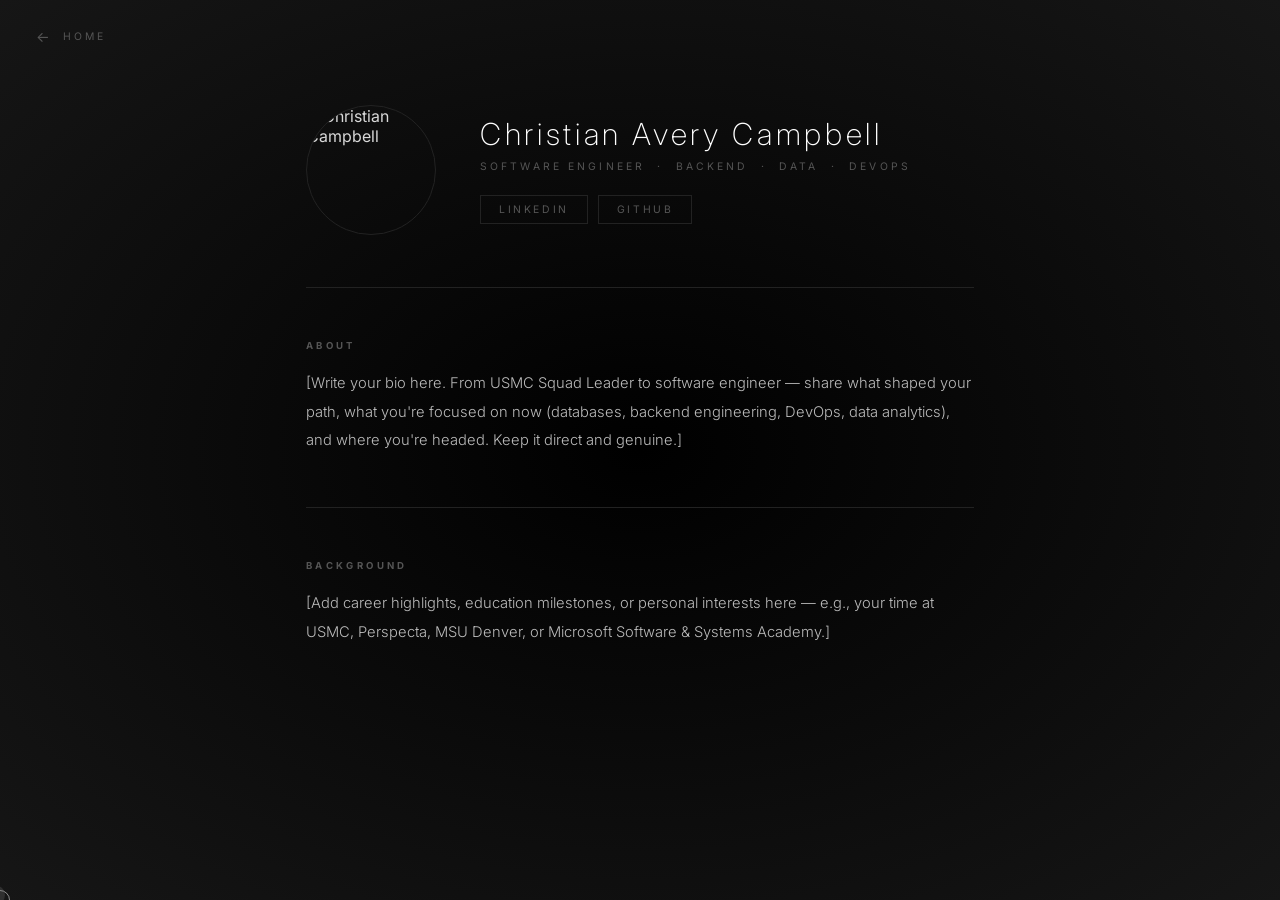
==== about.html @ af729aa3 "Update site redesign" ====
<!DOCTYPE html>
<html lang="en">
<head>
  <title>About — Christian Campbell</title>
  <meta charset="UTF-8">
  <meta name="viewport" content="width=device-width, initial-scale=1">
  <link rel="stylesheet" href="css/style.css">
  <link href="https://fonts.googleapis.com/css2?family=Inter:wght@200;300;400&display=swap" rel="stylesheet">
</head>
<body>

<div class="page-bg">
  <a href="index.html" class="back-nav">Home</a>

  <div class="about-container">

    <div class="profile-section">
      <!--
        ✏️ PHOTO: Replace the src below with your own image file.
           Drop your photo into Web/images/ and update the path, e.g.:
           src="images/profile.jpg"
           The GitHub avatar is used as a placeholder for now.
      -->
      <img
        src="https://avatars.githubusercontent.com/u/57920390?s=400&u=797fd2d0db8abbafeb11f1eeb484302d75c78cec&v=4"
        alt="Christian Campbell"
        class="profile-img"
      >
      <div class="profile-info">
        <h1>Christian Avery Campbell</h1>
        <p class="role">Software Engineer &nbsp;·&nbsp; Backend &nbsp;·&nbsp; Data &nbsp;·&nbsp; DevOps</p>
        <div class="social-links">
          <a href="http://ca.linkedin.com/in/christian-a-campbell1" target="_blank" rel="noopener noreferrer" class="social-link">
            LinkedIn
          </a>
          <a href="https://github.com/diffior" target="_blank" rel="noopener noreferrer" class="social-link">
            GitHub
          </a>
        </div>
      </div>
    </div>

    <div class="divider"></div>

    <div class="bio-section">
      <h2>About</h2>
      <!--
        ✏️ BIO: Replace the paragraph below with your own words.
           Tell visitors who you are — your background, what drives you,
           your focus areas, and what you're building toward.
      -->
      <p class="bio-text">
        [Write your bio here. From USMC Squad Leader to software engineer — share what shaped your path, what you're focused on now (databases, backend engineering, DevOps, data analytics), and where you're headed. Keep it direct and genuine.]
      </p>
    </div>

    <div class="divider"></div>

    <div class="bio-section">
      <h2>Background</h2>
      <!--
        ✏️ BACKGROUND: Add experience highlights, education, or interests below.
      -->
      <p class="bio-text">
        [Add career highlights, education milestones, or personal interests here — e.g., your time at USMC, Perspecta, MSU Denver, or Microsoft Software & Systems Academy.]
      </p>
    </div>

  </div>
</div>

<div class="cursor"></div>
<script>
  const cursor = document.querySelector('.cursor');
  document.addEventListener('mousemove', e => {
    cursor.style.top  = e.clientY + 'px';
    cursor.style.left = e.clientX + 'px';
  });
  document.addEventListener('click', () => {
    cursor.classList.add('expand');
    setTimeout(() => cursor.classList.remove('expand'), 500);
  });
</script>

</body>
</html>
---- css/style.css ----
*, *::before, *::after { box-sizing: border-box; margin: 0; padding: 0; }

:root {
  --bg: #000;
  --surface: #0d0d0d;
  --border: #222;
  --muted: #555;
  --text: #d8d8d8;
  --accent: #fff;
  --card-size: clamp(190px, 22vw, 300px);
}

body {
  font-family: 'Inter', 'Helvetica Neue', sans-serif;
  background: var(--bg);
  color: var(--text);
  min-height: 100vh;
}

a { color: inherit; text-decoration: none; }

/* === CURSOR === */
.cursor {
  width: 20px;
  height: 20px;
  border: 1px solid rgba(255,255,255,0.5);
  border-radius: 50%;
  position: fixed;
  pointer-events: none;
  z-index: 9999;
  transition: transform 200ms ease-out, border-color 200ms;
  transform: translate(-50%, -50%);
}
.cursor::after {
  content: '';
  position: absolute;
  width: 20px;
  height: 20px;
  border-radius: 50%;
  border: 6px solid rgba(128,128,128,0.25);
  top: -6px;
  left: -6px;
}
.cursor.expand {
  transform: translate(-50%, -50%) scale(2.2);
  border-color: rgba(255,255,255,0.2);
}

/* === PAGE BG === */
.page-bg {
  min-height: 100vh;
  background: radial-gradient(ellipse at 50% 50%, #000 0%, #0a0a0a 45%, #161616 100%);
  display: flex;
  flex-direction: column;
}

/* === BACK NAV === */
.back-nav {
  padding: 28px 36px;
  display: inline-flex;
  align-items: center;
  gap: 10px;
  font-size: 0.65rem;
  letter-spacing: 0.3em;
  text-transform: uppercase;
  color: var(--muted);
  transition: color 0.2s;
  align-self: flex-start;
}
.back-nav:hover { color: var(--accent); }
.back-nav::before { content: '←'; font-size: 0.9rem; }

/* ===================== SPLASH ===================== */
.splash-bg {
  min-height: 100vh;
  background: radial-gradient(ellipse at 50% 50%, #000 0%, #0a0a0a 40%, #181818 100%);
  display: flex;
  flex-direction: column;
  align-items: center;
  justify-content: center;
  gap: 72px;
  padding: 40px 20px;
}

.splash-header { text-align: center; }
.splash-header h1 {
  font-size: clamp(1.4rem, 3.5vw, 2.6rem);
  font-weight: 200;
  letter-spacing: 0.25em;
  text-transform: uppercase;
  color: var(--accent);
}
.splash-header p {
  margin-top: 12px;
  font-size: 0.65rem;
  letter-spacing: 0.4em;
  color: var(--muted);
  text-transform: uppercase;
}

.card-grid {
  display: flex;
  gap: 12px;
  flex-wrap: wrap;
  justify-content: center;
}

.card {
  width: var(--card-size);
  height: var(--card-size);
  border: 1px solid var(--border);
  display: flex;
  align-items: flex-end;
  justify-content: flex-start;
  position: relative;
  overflow: hidden;
  transition: border-color 0.4s, transform 0.4s;
  cursor: pointer;
}
.card-bg {
  position: absolute;
  inset: 0;
  background-size: cover;
  background-position: center;
  opacity: 0.5;
  transition: opacity 0.4s, transform 0.6s;
}
.card:hover .card-bg { opacity: 0.8; transform: scale(1.06); }
.card:hover { border-color: #3a3a3a; transform: translateY(-6px); }

.card-label {
  position: relative;
  z-index: 1;
  padding: 20px;
  display: flex;
  flex-direction: column;
  gap: 5px;
}
.card-label span {
  font-size: 0.6rem;
  letter-spacing: 0.35em;
  color: var(--muted);
  transition: color 0.3s;
}
.card-label h2 {
  font-size: 0.95rem;
  font-weight: 300;
  letter-spacing: 0.12em;
  color: var(--text);
  transition: color 0.3s;
}
.card:hover .card-label span,
.card:hover .card-label h2 { color: var(--accent); }

/* Card gradient bgs — replace with background-image: url('...') for real photos */
.card-about  .card-bg { background: linear-gradient(145deg, #1c0800 0%, #2a1000 60%, #0a0a0a 100%); }
.card-resume .card-bg { background: linear-gradient(145deg, #00101c 0%, #051825 60%, #0a0a0a 100%); }
.card-notes  .card-bg { background: linear-gradient(145deg, #001c0e 0%, #051f10 60%, #0a0a0a 100%); }
.card-projects .card-bg { background: linear-gradient(145deg, #0e0020 0%, #160530 60%, #0a0a0a 100%); }

/* ===================== ABOUT ===================== */
.about-container {
  max-width: 740px;
  margin: 0 auto;
  padding: 32px 36px 100px;
  display: flex;
  flex-direction: column;
  gap: 52px;
}

.profile-section {
  display: flex;
  align-items: center;
  gap: 44px;
  flex-wrap: wrap;
}
.profile-img {
  width: 130px;
  height: 130px;
  border-radius: 50%;
  object-fit: cover;
  border: 1px solid var(--border);
  flex-shrink: 0;
  /* ✏️ Replace src in HTML with your actual photo for best results */
}
.profile-info h1 {
  font-size: clamp(1.3rem, 2.5vw, 1.9rem);
  font-weight: 200;
  letter-spacing: 0.12em;
  color: var(--accent);
}
.profile-info .role {
  margin-top: 8px;
  font-size: 0.65rem;
  letter-spacing: 0.3em;
  text-transform: uppercase;
  color: var(--muted);
}
.social-links {
  display: flex;
  gap: 10px;
  margin-top: 22px;
  flex-wrap: wrap;
}
.social-link {
  display: inline-flex;
  align-items: center;
  gap: 8px;
  padding: 7px 18px;
  border: 1px solid var(--border);
  font-size: 0.65rem;
  letter-spacing: 0.25em;
  text-transform: uppercase;
  color: var(--muted);
  transition: border-color 0.3s, color 0.3s;
}
.social-link:hover { border-color: #444; color: var(--accent); }

.divider { height: 1px; background: var(--border); }

.bio-section h2 {
  font-size: 0.6rem;
  letter-spacing: 0.35em;
  text-transform: uppercase;
  color: var(--muted);
  margin-bottom: 18px;
}
.bio-text {
  font-size: 0.92rem;
  line-height: 1.95;
  color: #bbb;
  font-weight: 300;
}
.edit-note {
  font-size: 0.72rem;
  color: #333;
  font-style: italic;
  margin-top: 10px;
}

/* ===================== RESUME ===================== */
.resume-container {
  max-width: 900px;
  margin: 0 auto;
  padding: 32px 36px 100px;
  display: flex;
  flex-direction: column;
  gap: 36px;
}
.resume-header {
  display: flex;
  align-items: center;
  justify-content: space-between;
  flex-wrap: wrap;
  gap: 16px;
}
.resume-header h1 {
  font-size: 0.65rem;
  letter-spacing: 0.4em;
  text-transform: uppercase;
  color: var(--muted);
}
.resume-actions { display: flex; gap: 10px; flex-wrap: wrap; }

.btn {
  padding: 9px 22px;
  border: 1px solid var(--border);
  background: transparent;
  color: var(--muted);
  font-family: inherit;
  font-size: 0.65rem;
  letter-spacing: 0.25em;
  text-transform: uppercase;
  cursor: pointer;
  transition: border-color 0.3s, color 0.3s;
  display: inline-flex;
  align-items: center;
  gap: 8px;
  text-decoration: none;
}
.btn:hover { border-color: #555; color: var(--accent); }
.btn-primary { border-color: #333; color: var(--text); }
.btn-primary:hover { border-color: var(--accent); }

.resume-drop {
  border: 1px dashed #2a2a2a;
  padding: 64px 40px;
  display: flex;
  flex-direction: column;
  align-items: center;
  gap: 14px;
  cursor: pointer;
  transition: border-color 0.3s;
  text-align: center;
}
.resume-drop:hover { border-color: #3a3a3a; }
.resume-drop.drag-over { border-color: #555; }
.resume-drop svg { color: var(--muted); opacity: 0.4; }
.resume-drop p { font-size: 0.75rem; color: var(--muted); letter-spacing: 0.12em; }
.resume-drop small { font-size: 0.65rem; color: #333; letter-spacing: 0.1em; }

.resume-frame {
  width: 100%;
  height: 75vh;
  border: 1px solid var(--border);
  display: none;
  background: #080808;
}
.resume-frame.visible { display: block; }

/* ===================== NOTES ===================== */
.notes-container {
  max-width: 1120px;
  margin: 0 auto;
  padding: 32px 36px 100px;
  display: flex;
  flex-direction: column;
  gap: 64px;
}
.notes-header {
  display: flex;
  align-items: center;
  justify-content: space-between;
  flex-wrap: wrap;
  gap: 16px;
}
.notes-header h1 {
  font-size: 0.65rem;
  letter-spacing: 0.4em;
  text-transform: uppercase;
  color: var(--muted);
}
.discipline-section h2 {
  font-size: 0.6rem;
  letter-spacing: 0.4em;
  text-transform: uppercase;
  color: var(--muted);
  margin-bottom: 20px;
  padding-bottom: 14px;
  border-bottom: 1px solid var(--border);
}
.flashcard-grid {
  display: grid;
  grid-template-columns: repeat(auto-fill, minmax(180px, 1fr));
  gap: 12px;
}

.flashcard {
  height: 155px;
  perspective: 1000px;
  cursor: pointer;
}
.flashcard-inner {
  position: relative;
  width: 100%;
  height: 100%;
  transform-style: preserve-3d;
  transition: transform 0.55s cubic-bezier(0.4, 0, 0.2, 1);
}
.flashcard.flipped .flashcard-inner { transform: rotateY(180deg); }

.flashcard-front,
.flashcard-back {
  position: absolute;
  inset: 0;
  backface-visibility: hidden;
  -webkit-backface-visibility: hidden;
  border: 1px solid var(--border);
  display: flex;
  flex-direction: column;
  align-items: center;
  justify-content: center;
  padding: 16px;
  transition: border-color 0.3s;
}
.flashcard:hover .flashcard-front,
.flashcard:hover .flashcard-back { border-color: #2e2e2e; }
.flashcard-front { background: var(--surface); }
.flashcard-back { background: #080808; transform: rotateY(180deg); justify-content: flex-start; overflow: hidden; }

.flashcard-front h3 {
  font-size: 0.75rem;
  font-weight: 400;
  letter-spacing: 0.15em;
  text-transform: uppercase;
  color: var(--text);
  text-align: center;
  line-height: 1.5;
}
.flashcard-front .card-hint {
  margin-top: 10px;
  font-size: 0.55rem;
  letter-spacing: 0.2em;
  color: #333;
  text-transform: uppercase;
}

.note-content {
  width: 100%;
  height: 100%;
  background: transparent;
  border: none;
  color: #555;
  font-family: inherit;
  font-size: 0.75rem;
  line-height: 1.7;
  resize: none;
  outline: none;
  cursor: default;
  overflow-y: auto;
}
.note-content[contenteditable="true"] {
  cursor: text;
  color: var(--text);
}
.note-content:empty::before {
  content: attr(data-placeholder);
  color: #2a2a2a;
  font-style: italic;
}

.btn.active { border-color: #444; color: var(--accent); }

/* ===================== PROJECTS ===================== */
.projects-container {
  max-width: 680px;
  margin: 0 auto;
  padding: 40px 36px 100px;
  display: flex;
  flex-direction: column;
  gap: 60px;
  align-items: center;
  text-align: center;
}
.projects-hero h1 {
  font-size: clamp(1.3rem, 3vw, 2rem);
  font-weight: 200;
  letter-spacing: 0.2em;
  text-transform: uppercase;
  color: var(--accent);
}
.projects-hero p {
  margin-top: 14px;
  font-size: 0.8rem;
  color: var(--muted);
  letter-spacing: 0.08em;
  line-height: 1.9;
}
.github-card {
  display: flex;
  flex-direction: column;
  align-items: center;
  gap: 24px;
  padding: 56px 64px;
  border: 1px solid var(--border);
  width: 100%;
  transition: border-color 0.35s, transform 0.35s;
}
.github-card:hover { border-color: #3a3a3a; transform: translateY(-5px); }
.github-icon {
  width: 52px;
  height: 52px;
  color: var(--muted);
  transition: color 0.3s;
}
.github-card:hover .github-icon { color: var(--text); }
.github-card span {
  font-size: 0.65rem;
  letter-spacing: 0.35em;
  text-transform: uppercase;
  color: var(--muted);
  transition: color 0.3s;
}
.github-card:hover span { color: var(--accent); }

/* ===================== RESPONSIVE ===================== */
@media (max-width: 640px) {
  .profile-section { flex-direction: column; text-align: center; align-items: center; }
  .social-links { justify-content: center; }
  .about-container,
  .resume-container,
  .notes-container,
  .projects-container { padding: 24px 20px 80px; }
  .card-grid { gap: 10px; }
  .github-card { padding: 40px 28px; }
}
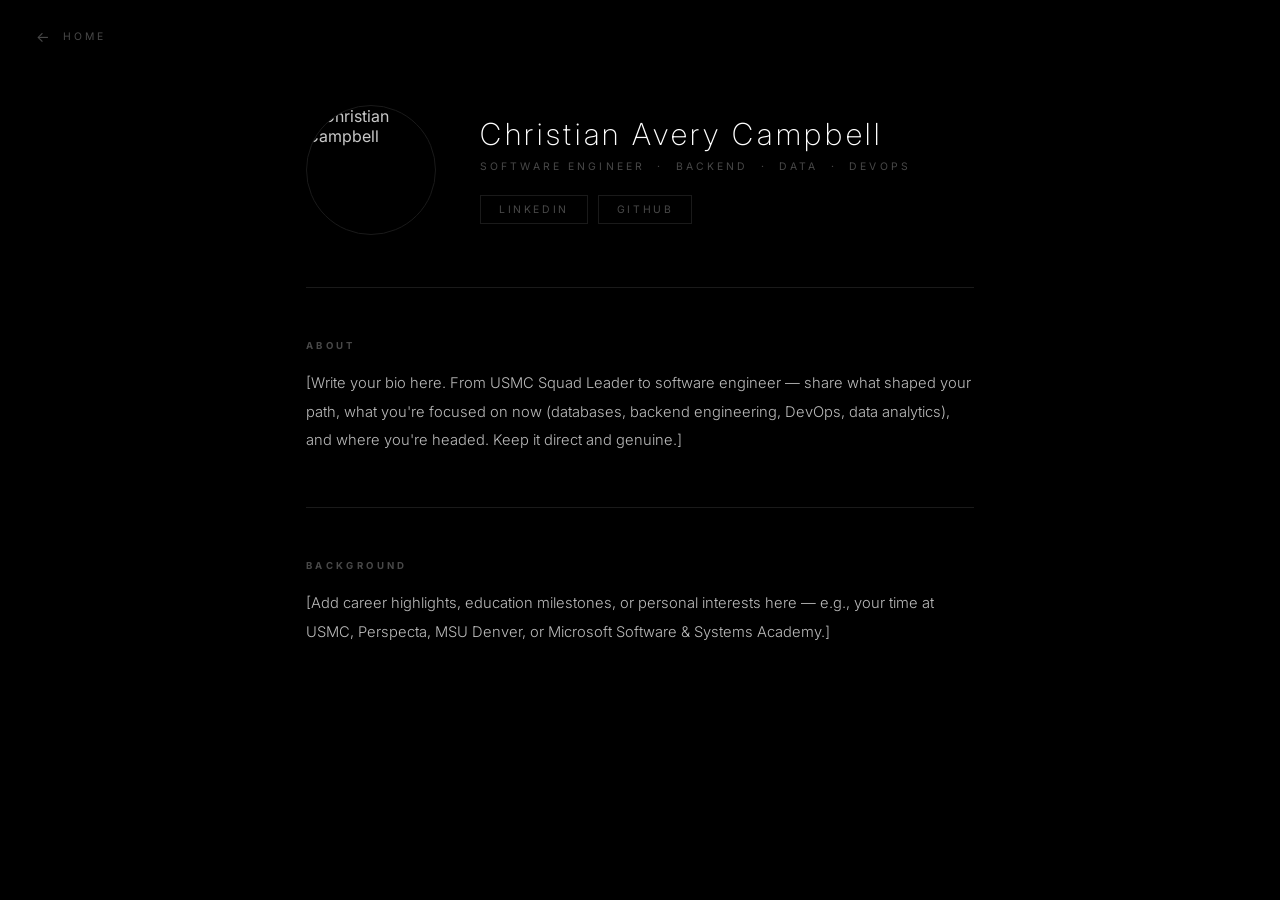
==== commit 207ea735: "Redesign UI: darker theme, bigger cards with parallax, resume cleanup, GitHub animation - Replace al" ====
--- a/about.html
+++ b/about.html
@@ -69,18 +69,6 @@
   </div>
 </div>
 
-<div class="cursor"></div>
-<script>
-  const cursor = document.querySelector('.cursor');
-  document.addEventListener('mousemove', e => {
-    cursor.style.top  = e.clientY + 'px';
-    cursor.style.left = e.clientX + 'px';
-  });
-  document.addEventListener('click', () => {
-    cursor.classList.add('expand');
-    setTimeout(() => cursor.classList.remove('expand'), 500);
-  });
-</script>
 
 </body>
 </html>
--- a/css/style.css
+++ b/css/style.css
@@ -2,12 +2,12 @@
 
 :root {
   --bg: #000;
-  --surface: #0d0d0d;
-  --border: #222;
-  --muted: #555;
-  --text: #d8d8d8;
+  --surface: #080808;
+  --border: #1a1a1a;
+  --muted: #484848;
+  --text: #c8c8c8;
   --accent: #fff;
-  --card-size: clamp(190px, 22vw, 300px);
+  --card-size: clamp(260px, 28vw, 390px);
 }
 
 body {
@@ -19,37 +19,10 @@
 
 a { color: inherit; text-decoration: none; }
 
-/* === CURSOR === */
-.cursor {
-  width: 20px;
-  height: 20px;
-  border: 1px solid rgba(255,255,255,0.5);
-  border-radius: 50%;
-  position: fixed;
-  pointer-events: none;
-  z-index: 9999;
-  transition: transform 200ms ease-out, border-color 200ms;
-  transform: translate(-50%, -50%);
-}
-.cursor::after {
-  content: '';
-  position: absolute;
-  width: 20px;
-  height: 20px;
-  border-radius: 50%;
-  border: 6px solid rgba(128,128,128,0.25);
-  top: -6px;
-  left: -6px;
-}
-.cursor.expand {
-  transform: translate(-50%, -50%) scale(2.2);
-  border-color: rgba(255,255,255,0.2);
-}
-
 /* === PAGE BG === */
 .page-bg {
   min-height: 100vh;
-  background: radial-gradient(ellipse at 50% 50%, #000 0%, #0a0a0a 45%, #161616 100%);
+  background: #000;
   display: flex;
   flex-direction: column;
 }
@@ -73,13 +46,14 @@
 /* ===================== SPLASH ===================== */
 .splash-bg {
   min-height: 100vh;
-  background: radial-gradient(ellipse at 50% 50%, #000 0%, #0a0a0a 40%, #181818 100%);
+  background: radial-gradient(ellipse at 50% 20%, #0d0d0d 0%, #000 55%);
   display: flex;
   flex-direction: column;
   align-items: center;
   justify-content: center;
   gap: 72px;
   padding: 40px 20px;
+  overflow: hidden;
 }
 
 .splash-header { text-align: center; }
@@ -100,9 +74,11 @@
 
 .card-grid {
   display: flex;
-  gap: 12px;
-  flex-wrap: wrap;
+  gap: 14px;
+  flex-wrap: nowrap;
   justify-content: center;
+  transition: transform 0.9s cubic-bezier(0.25, 0.46, 0.45, 0.94);
+  will-change: transform;
 }
 
 .card {
@@ -116,6 +92,7 @@
   overflow: hidden;
   transition: border-color 0.4s, transform 0.4s;
   cursor: pointer;
+  flex-shrink: 0;
 }
 .card-bg {
   position: absolute;
@@ -240,12 +217,13 @@
 
 /* ===================== RESUME ===================== */
 .resume-container {
-  max-width: 900px;
+  max-width: 1100px;
+  width: 100%;
   margin: 0 auto;
-  padding: 32px 36px 100px;
-  display: flex;
-  flex-direction: column;
-  gap: 36px;
+  padding: 32px 36px 60px;
+  display: flex;
+  flex-direction: column;
+  gap: 28px;
 }
 .resume-header {
   display: flex;
@@ -282,31 +260,22 @@
 .btn-primary { border-color: #333; color: var(--text); }
 .btn-primary:hover { border-color: var(--accent); }
 
-.resume-drop {
-  border: 1px dashed #2a2a2a;
-  padding: 64px 40px;
-  display: flex;
-  flex-direction: column;
-  align-items: center;
-  gap: 14px;
-  cursor: pointer;
-  transition: border-color 0.3s;
-  text-align: center;
-}
-.resume-drop:hover { border-color: #3a3a3a; }
-.resume-drop.drag-over { border-color: #555; }
-.resume-drop svg { color: var(--muted); opacity: 0.4; }
-.resume-drop p { font-size: 0.75rem; color: var(--muted); letter-spacing: 0.12em; }
-.resume-drop small { font-size: 0.65rem; color: #333; letter-spacing: 0.1em; }
+.resume-wrapper {
+  overflow: hidden;
+  position: relative;
+  width: 100%;
+  min-height: 34vh;
+  height: 82vh;
+}
 
 .resume-frame {
   width: 100%;
-  height: 75vh;
-  border: 1px solid var(--border);
-  display: none;
-  background: #080808;
-}
-.resume-frame.visible { display: block; }
+  height: calc(100% + 50px);
+  margin-top: -50px;
+  border: none;
+  background: #000;
+  display: block;
+}
 
 /* ===================== NOTES ===================== */
 .notes-container {
@@ -458,29 +427,47 @@
 }
 .github-card:hover { border-color: #3a3a3a; transform: translateY(-5px); }
 .github-icon {
-  width: 52px;
-  height: 52px;
+  width: 88px;
+  height: 88px;
+  color: var(--muted);
+  animation: github-float 3.5s ease-in-out infinite;
+  transition: color 0.4s;
+}
+.github-card:hover .github-icon {
+  color: var(--accent);
+  animation-play-state: paused;
+}
+
+@keyframes github-float {
+  0%   { transform: translateY(0px) rotate(0deg); opacity: 0.45; }
+  30%  { transform: translateY(-11px) rotate(-3deg); opacity: 0.75; }
+  60%  { transform: translateY(-6px) rotate(2deg); opacity: 0.6; }
+  100% { transform: translateY(0px) rotate(0deg); opacity: 0.45; }
+}
+.github-card span {
+  font-size: 0.65rem;
+  letter-spacing: 0.35em;
+  text-transform: uppercase;
   color: var(--muted);
   transition: color 0.3s;
 }
-.github-card:hover .github-icon { color: var(--text); }
-.github-card span {
-  font-size: 0.65rem;
-  letter-spacing: 0.35em;
-  text-transform: uppercase;
-  color: var(--muted);
-  transition: color 0.3s;
-}
 .github-card:hover span { color: var(--accent); }
 
 /* ===================== RESPONSIVE ===================== */
+@media (max-width: 900px) {
+  :root { --card-size: clamp(200px, 42vw, 280px); }
+  .card-grid { flex-wrap: wrap; }
+}
+
 @media (max-width: 640px) {
+  :root { --card-size: clamp(150px, 44vw, 220px); }
   .profile-section { flex-direction: column; text-align: center; align-items: center; }
   .social-links { justify-content: center; }
   .about-container,
   .resume-container,
   .notes-container,
   .projects-container { padding: 24px 20px 80px; }
-  .card-grid { gap: 10px; }
+  .card-grid { gap: 10px; flex-wrap: wrap; transform: none !important; }
   .github-card { padding: 40px 28px; }
-}
+  .resume-wrapper { height: 60vh; }
+}
